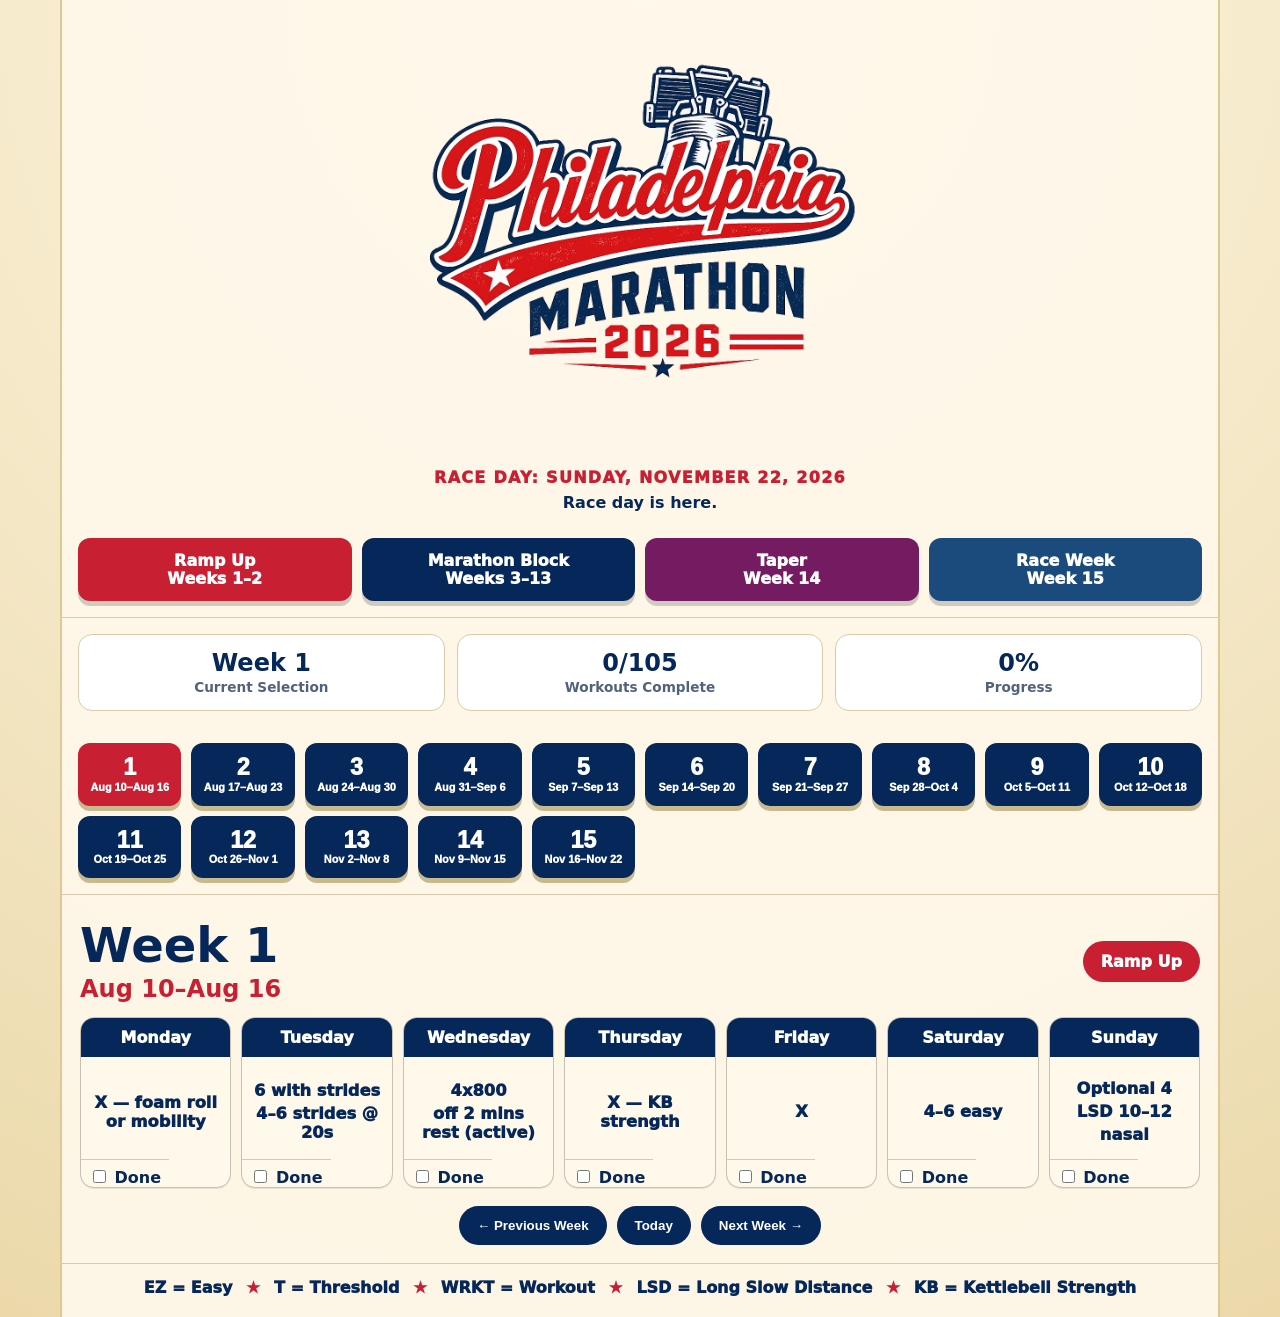
==== Philly2026Block/index.html @ 4a75c9dc "Add files via upload" ====
<!doctype html>
<html lang="en">
<head>
  <meta charset="utf-8">
  <meta name="viewport" content="width=device-width,initial-scale=1">
  <meta name="theme-color" content="#06275a">
  <title>Philadelphia Marathon 2026 Block</title>
  <link rel="manifest" href="manifest.json">
  <link rel="stylesheet" href="styles/main.css">
</head>
<body>
  <main class="app">
    <header class="hero">
      <img class="logo" src="images/logo.png" alt="Philadelphia Marathon 2026 Block">
      <div class="race">Race Day: Sunday, November 22, 2026</div>
      <div class="countdown" id="countdown"></div>
    </header>

    <section class="phase-bar">
      <div class="phase ramp">Ramp Up<br>Weeks 1–2</div>
      <div class="phase block">Marathon Block<br>Weeks 3–13</div>
      <div class="phase taper">Taper<br>Week 14</div>
      <div class="phase raceweek">Race Week<br>Week 15</div>
    </section>

    <section class="dashboard">
      <div class="dash-card"><b id="currentWeek">Week 1</b><span>Current Selection</span></div>
      <div class="dash-card"><b id="completedCount">0/105</b><span>Workouts Complete</span></div>
      <div class="dash-card"><b id="progressPercent">0%</b><span>Progress</span></div>
    </section>

    <section id="weekPicker" class="week-picker"></section>
    <section id="weekView" class="week-view"></section>

    <nav class="nav">
      <button id="prevBtn">← Previous Week</button>
      <button id="todayBtn">Today</button>
      <button id="nextBtn">Next Week →</button>
    </nav>

    <footer class="legend">
      EZ = Easy <span>★</span> T = Threshold <span>★</span> WRKT = Workout <span>★</span> LSD = Long Slow Distance <span>★</span> KB = Kettlebell Strength
    </footer>
  </main>

  <script src="js/workouts.js"></script>
  <script src="js/app.js"></script>
</body>
</html>
---- Philly2026Block/styles/main.css ----
:root{--navy:#06275a;--red:#c91f32;--cream:#f4ecd9;--paper:#fff9ec;--border:#d9cba9;--shadow:#c9b98f;--purple:#741b62}
*{box-sizing:border-box}
body{margin:0;font-family:system-ui,-apple-system,Segoe UI,Roboto,Arial,sans-serif;background:radial-gradient(circle at top,#fff8e7 0%,#ebd9aa 100%);color:var(--navy)}
.app{max-width:1160px;margin:0 auto;background:rgba(255,249,236,.9);min-height:100vh;border-left:2px solid #dec994;border-right:2px solid #dec994}
.hero{text-align:center;padding:18px 18px 10px}.logo{width:min(450px,88vw);display:block;margin:0 auto}.race{font-weight:1000;color:var(--red);letter-spacing:.08em;text-transform:uppercase}.countdown{font-weight:900;margin-top:6px}
.phase-bar{display:grid;grid-template-columns:repeat(4,1fr);gap:10px;padding:16px;border-bottom:1px solid var(--border)}.phase{color:white;text-align:center;padding:14px 8px;border-radius:12px;font-weight:1000;line-height:1.1;box-shadow:0 5px 0 rgba(0,0,0,.18)}.ramp{background:var(--red)}.block{background:var(--navy)}.taper{background:var(--purple)}.raceweek{background:#1b4a7c}
.dashboard{display:grid;grid-template-columns:repeat(3,1fr);gap:12px;padding:16px}.dash-card{background:#fff;border:1px solid var(--border);border-radius:14px;padding:14px;text-align:center}.dash-card b{display:block;font-size:1.5rem}.dash-card span{font-weight:800;color:#52627d;font-size:.85rem}
.week-picker{display:grid;grid-template-columns:repeat(10,1fr);gap:10px;padding:16px;border-bottom:1px solid var(--border)}.week-btn{border:0;border-radius:12px;background:var(--navy);color:#fff;padding:12px 8px;font-weight:1000;line-height:1.05;cursor:pointer;box-shadow:0 5px 0 var(--shadow)}.week-btn span{display:block;font-size:1.45rem}.week-btn small{font-size:.68rem}.week-btn.active{background:var(--red)}
.week-view{padding:26px 18px 18px}.week-head{display:flex;justify-content:space-between;align-items:center;gap:12px;margin-bottom:14px}.week-title h1{font-size:clamp(2rem,5vw,3rem);margin:0;line-height:1}.week-title h2{color:var(--red);margin:6px 0 0}.week-pill{background:var(--red);color:#fff;border-radius:999px;padding:11px 18px;font-weight:1000}
.days{display:grid;grid-template-columns:repeat(7,1fr);gap:10px}.card{background:var(--paper);border:1px solid #c8c0b0;border-radius:14px;overflow:hidden;min-height:170px;box-shadow:0 1px 0 rgba(0,0,0,.08)}.card .day{background:var(--navy);color:white;text-align:center;padding:10px 6px;font-weight:1000}.workout{min-height:110px;display:flex;flex-direction:column;justify-content:center;align-items:center;text-align:center;padding:12px 10px;font-size:1.02rem;line-height:1.18;font-weight:950}.workout div+div{margin-top:4px}.complete{border-top:1px solid var(--border);padding:8px;text-align:center;font-weight:900}
.nav{display:flex;gap:10px;justify-content:center;padding:0 18px 18px}.nav button{border:0;border-radius:999px;background:var(--navy);color:#fff;padding:12px 18px;font-weight:900;cursor:pointer}.nav button:hover{background:var(--red)}
.legend{text-align:center;border-top:1px solid var(--border);padding:14px 10px 20px;font-weight:1000}.legend span{color:var(--red);padding:0 8px}
@media(max-width:900px){.week-picker{grid-template-columns:repeat(5,1fr)}.days{grid-template-columns:1fr}.phase-bar,.dashboard{grid-template-columns:1fr 1fr}.card{min-height:auto}.workout{min-height:auto}}
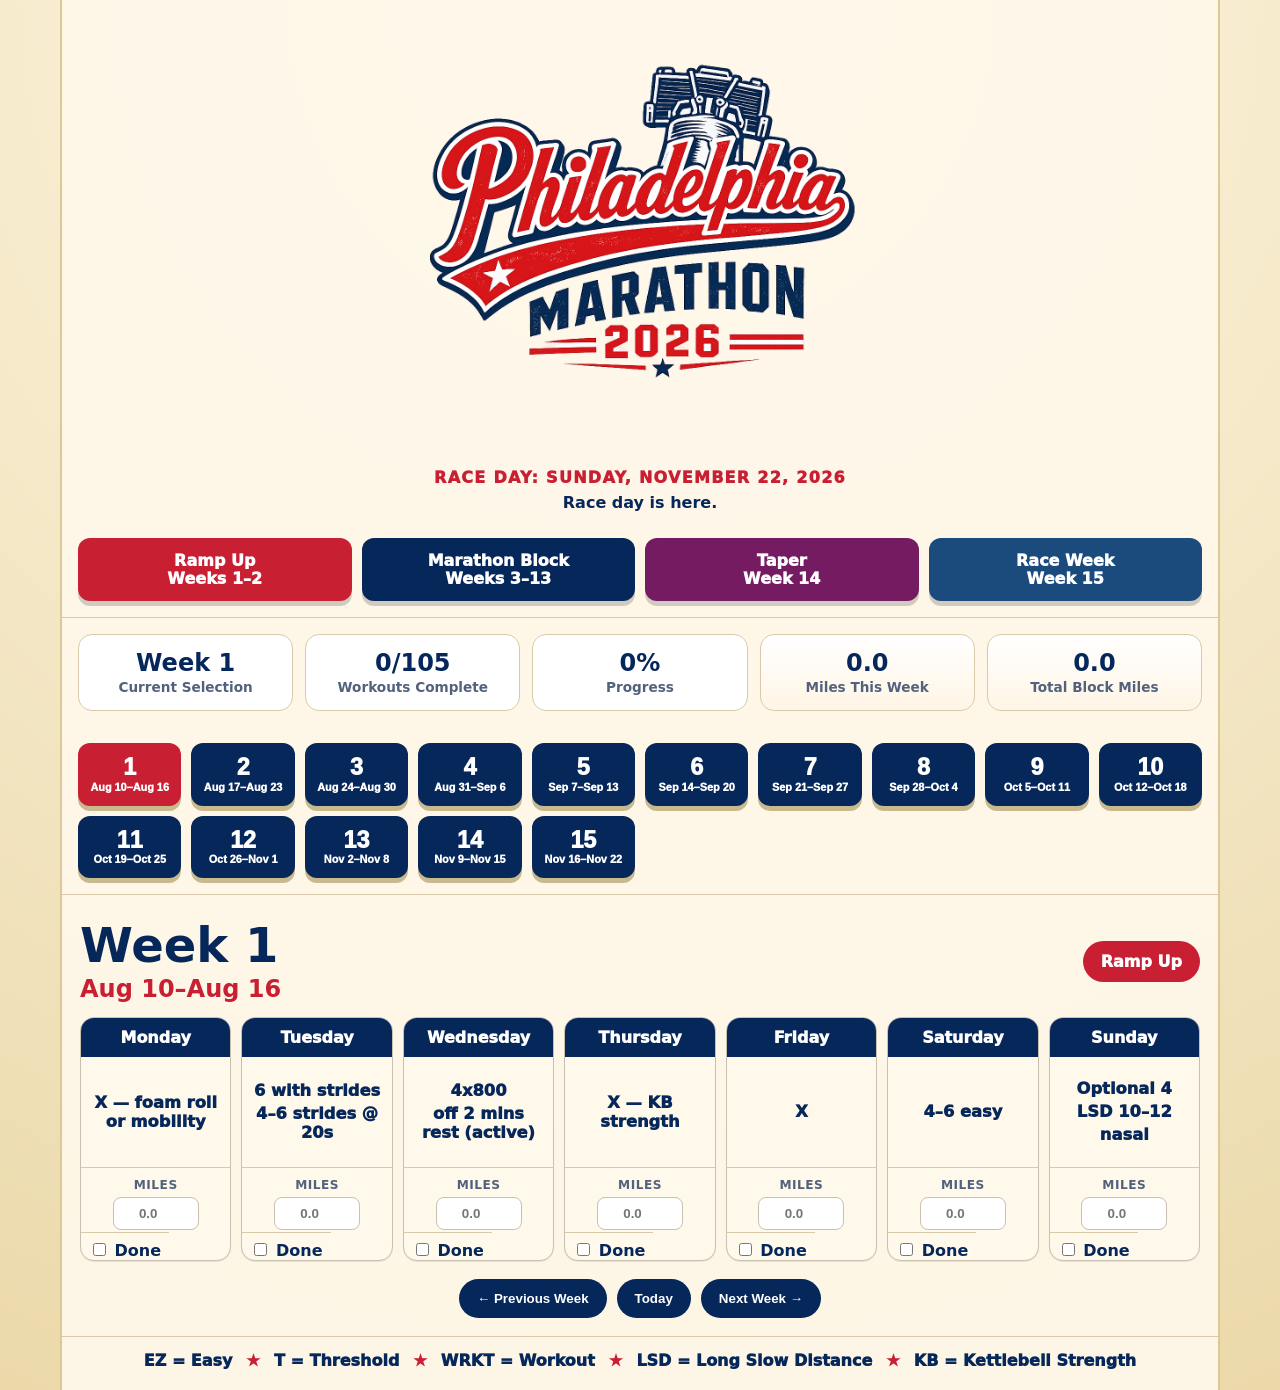
==== commit 57c2a7eb: "Add files via upload" ====
--- a/Philly2026Block/index.html
+++ b/Philly2026Block/index.html
@@ -27,6 +27,8 @@
       <div class="dash-card"><b id="currentWeek">Week 1</b><span>Current Selection</span></div>
       <div class="dash-card"><b id="completedCount">0/105</b><span>Workouts Complete</span></div>
       <div class="dash-card"><b id="progressPercent">0%</b><span>Progress</span></div>
+      <div class="dash-card mileage-card"><b id="weekMiles">0.0</b><span>Miles This Week</span></div>
+      <div class="dash-card mileage-card"><b id="blockMiles">0.0</b><span>Total Block Miles</span></div>
     </section>
 
     <section id="weekPicker" class="week-picker"></section>
--- a/Philly2026Block/styles/main.css
+++ b/Philly2026Block/styles/main.css
@@ -4,10 +4,18 @@
 .app{max-width:1160px;margin:0 auto;background:rgba(255,249,236,.9);min-height:100vh;border-left:2px solid #dec994;border-right:2px solid #dec994}
 .hero{text-align:center;padding:18px 18px 10px}.logo{width:min(450px,88vw);display:block;margin:0 auto}.race{font-weight:1000;color:var(--red);letter-spacing:.08em;text-transform:uppercase}.countdown{font-weight:900;margin-top:6px}
 .phase-bar{display:grid;grid-template-columns:repeat(4,1fr);gap:10px;padding:16px;border-bottom:1px solid var(--border)}.phase{color:white;text-align:center;padding:14px 8px;border-radius:12px;font-weight:1000;line-height:1.1;box-shadow:0 5px 0 rgba(0,0,0,.18)}.ramp{background:var(--red)}.block{background:var(--navy)}.taper{background:var(--purple)}.raceweek{background:#1b4a7c}
-.dashboard{display:grid;grid-template-columns:repeat(3,1fr);gap:12px;padding:16px}.dash-card{background:#fff;border:1px solid var(--border);border-radius:14px;padding:14px;text-align:center}.dash-card b{display:block;font-size:1.5rem}.dash-card span{font-weight:800;color:#52627d;font-size:.85rem}
+.dashboard{display:grid;grid-template-columns:repeat(5,1fr);gap:12px;padding:16px}.dash-card{background:#fff;border:1px solid var(--border);border-radius:14px;padding:14px;text-align:center}.dash-card b{display:block;font-size:1.5rem}.dash-card span{font-weight:800;color:#52627d;font-size:.85rem}
 .week-picker{display:grid;grid-template-columns:repeat(10,1fr);gap:10px;padding:16px;border-bottom:1px solid var(--border)}.week-btn{border:0;border-radius:12px;background:var(--navy);color:#fff;padding:12px 8px;font-weight:1000;line-height:1.05;cursor:pointer;box-shadow:0 5px 0 var(--shadow)}.week-btn span{display:block;font-size:1.45rem}.week-btn small{font-size:.68rem}.week-btn.active{background:var(--red)}
 .week-view{padding:26px 18px 18px}.week-head{display:flex;justify-content:space-between;align-items:center;gap:12px;margin-bottom:14px}.week-title h1{font-size:clamp(2rem,5vw,3rem);margin:0;line-height:1}.week-title h2{color:var(--red);margin:6px 0 0}.week-pill{background:var(--red);color:#fff;border-radius:999px;padding:11px 18px;font-weight:1000}
 .days{display:grid;grid-template-columns:repeat(7,1fr);gap:10px}.card{background:var(--paper);border:1px solid #c8c0b0;border-radius:14px;overflow:hidden;min-height:170px;box-shadow:0 1px 0 rgba(0,0,0,.08)}.card .day{background:var(--navy);color:white;text-align:center;padding:10px 6px;font-weight:1000}.workout{min-height:110px;display:flex;flex-direction:column;justify-content:center;align-items:center;text-align:center;padding:12px 10px;font-size:1.02rem;line-height:1.18;font-weight:950}.workout div+div{margin-top:4px}.complete{border-top:1px solid var(--border);padding:8px;text-align:center;font-weight:900}
 .nav{display:flex;gap:10px;justify-content:center;padding:0 18px 18px}.nav button{border:0;border-radius:999px;background:var(--navy);color:#fff;padding:12px 18px;font-weight:900;cursor:pointer}.nav button:hover{background:var(--red)}
 .legend{text-align:center;border-top:1px solid var(--border);padding:14px 10px 20px;font-weight:1000}.legend span{color:var(--red);padding:0 8px}
 @media(max-width:900px){.week-picker{grid-template-columns:repeat(5,1fr)}.days{grid-template-columns:1fr}.phase-bar,.dashboard{grid-template-columns:1fr 1fr}.card{min-height:auto}.workout{min-height:auto}}
+
+.mileage-entry{border-top:1px solid var(--border);padding:10px;text-align:center}
+.mileage-entry label{display:block;font-size:.76rem;font-weight:900;color:#52627d;margin-bottom:5px;text-transform:uppercase;letter-spacing:.04em}
+.mileage-input{width:86px;max-width:100%;padding:8px;border:1px solid #c8c0b0;border-radius:8px;text-align:center;font-weight:900;color:var(--navy);background:#fff}
+.mileage-input:focus{outline:3px solid rgba(201,31,50,.18);border-color:var(--red)}
+.mileage-card{background:linear-gradient(180deg,#fff,#fff5e5)}
+@media(max-width:900px){.dashboard{grid-template-columns:1fr 1fr}}
+@media(max-width:520px){.dashboard{grid-template-columns:1fr}}
